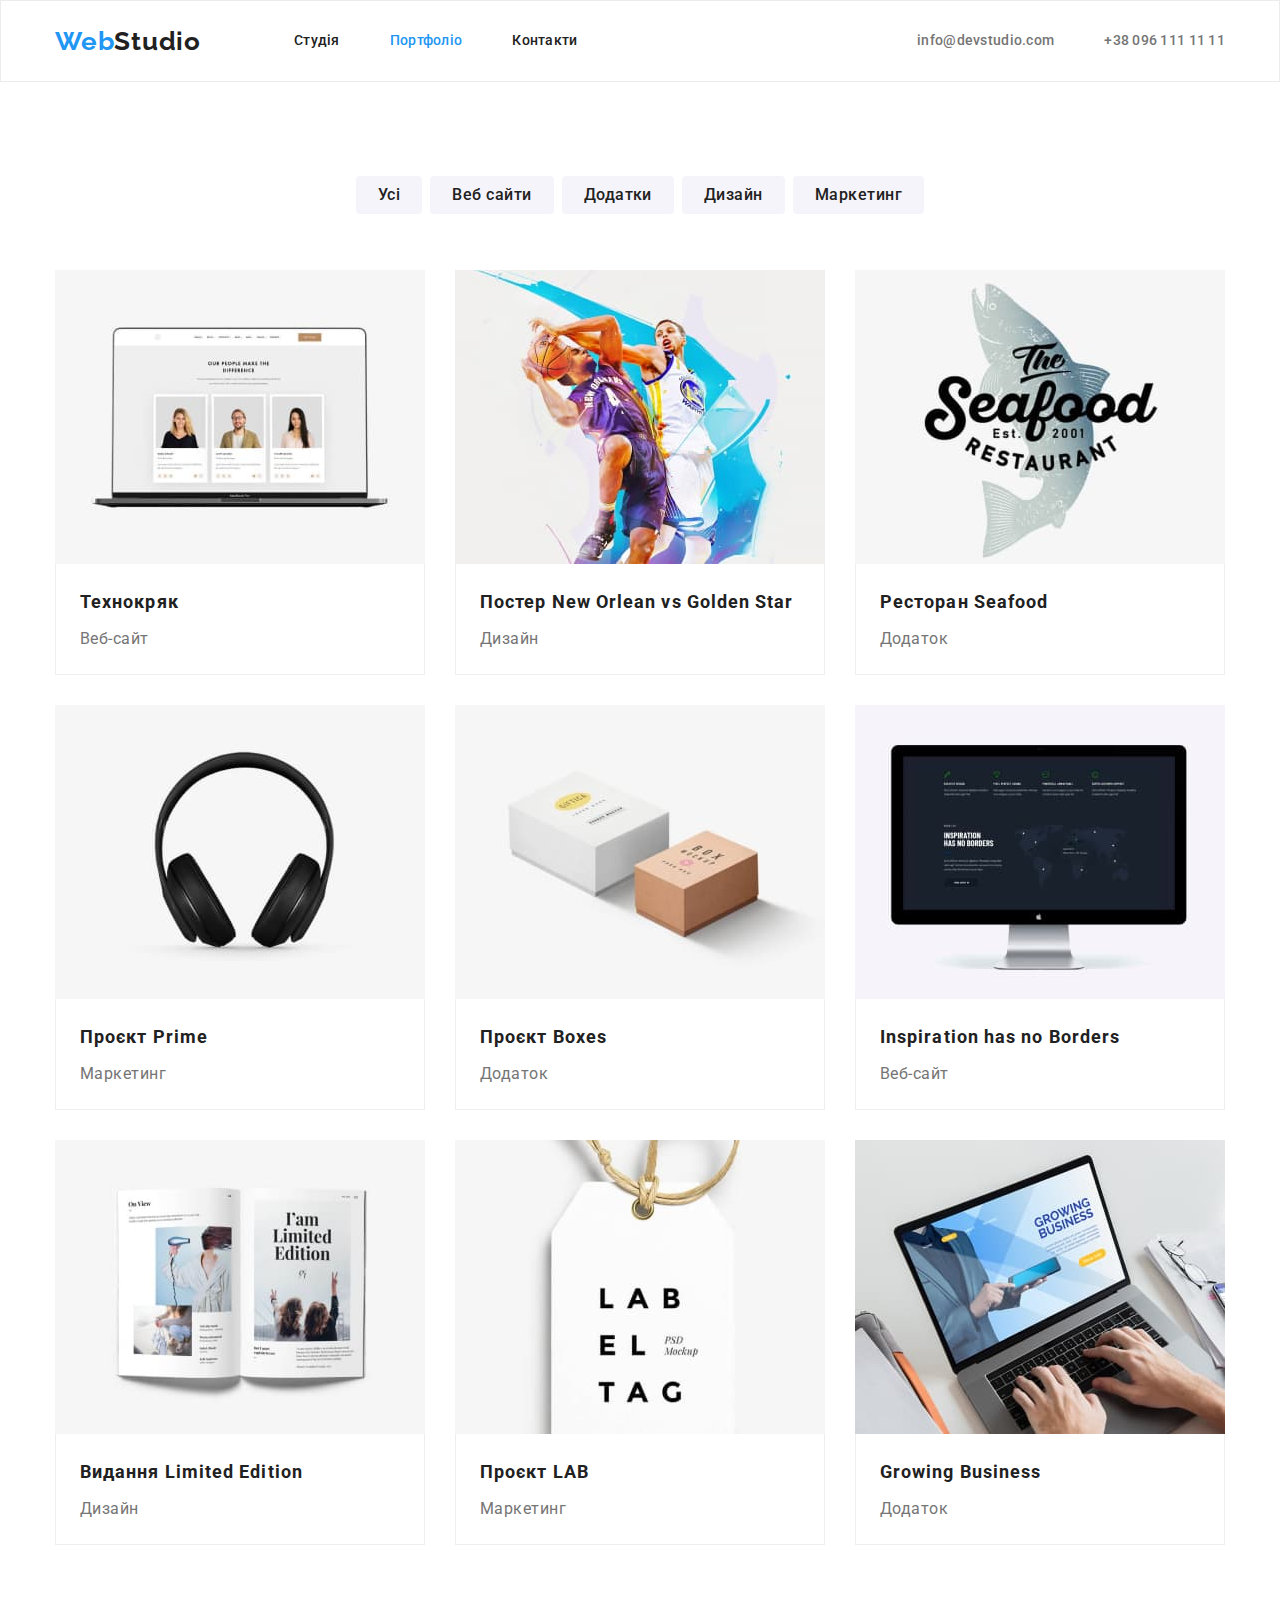
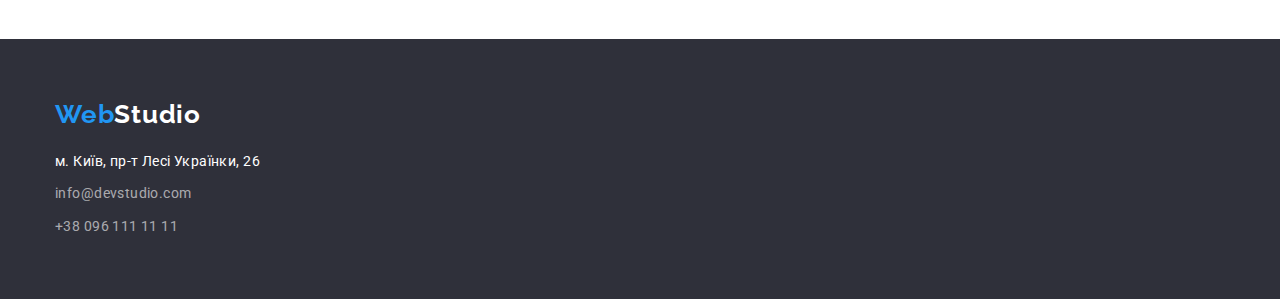
==== portfolio.html @ e11ee543 "create hw#4" ====
<!DOCTYPE html>
<html lang="uk">
  <head>
    <meta charset="UTF-8" />
    <meta http-equiv="X-UA-Compatible" content="IE=edge" />
    <meta name="viewport" content="width=device-width, initial-scale=1.0" />
    <title>Портфоліо</title>
    <link rel="preconnect" href="https://fonts.googleapis.com" />
    <link rel="preconnect" href="https://fonts.gstatic.com" crossorigin />
    <link
      href="https://fonts.googleapis.com/css2?family=Raleway:wght@700&family=Roboto:wght@400;500;700;900&display=swap"
      rel="stylesheet"
    />
    <link
      rel="stylesheet"
      href="https://cdnjs.cloudflare.com/ajax/libs/modern-normalize/1.1.0/modern-normalize.css"
    />
    <link rel="stylesheet" href="./css/styles.css" />
  </head>
  <body>
    <header class="head">
      <div class="container headbar">
        <nav class="nav-menu">
          <a href="./index.html" class="logo"
            >Web<span class="logo top">Studio</span></a
          >
          <ul class="pages-links">
            <li class="item">
              <a href="./index.html" class="link">Студія</a>
            </li>
            <li class="item">
              <a href="./portfolio.html" class="link current">Портфоліо</a>
            </li>
            <li class="item">
              <a href="" class="link">Контакти</a>
            </li>
          </ul>
        </nav>
        <ul class="contact-list">
          <li class="item">
            <a href="mailto:info@devstudio.com" class="link contact"
              >info@devstudio.com</a
            >
          </li>
          <li class="item">
            <a href="tel:+380961111111" class="link contact"
              >+38 096 111 11 11</a
            >
          </li>
        </ul>
      </div>
    </header>
    <main class="main">
      <section class="section">
        <div class="container">
          <h1 class="hidden-title">Проєкти</h1>
          <div>
            <ul class="filters-bttns">
              <li class="filter">
                <button type="button" class="bttn">Усі</button>
              </li>
              <li class="filter">
                <button type="button" class="bttn">Веб сайти</button>
              </li>
              <li class="filter">
                <button type="button" class="bttn">Додатки</button>
              </li>
              <li class="filter">
                <button type="button" class="bttn">Дизайн</button>
              </li>
              <li class="filter">
                <button type="button" class="bttn">Маркетинг</button>
              </li>
            </ul>
          </div>
          <div>
            <ul class="projects">
              <li class="cards">
                <img src="./images/img8.jpg" alt="Ноутбук" width="370" />
                <div class="pocket">
                  <h3 class="title">Технокряк</h3>
                  <p class="text">Веб-сайт</p>
                </div>
              </li>
              <li class="cards">
                <img src="./images/img9.jpg" alt="Баскетболісти" width="370" />
                <div class="pocket">
                  <h3 class="title">Постер New Orlean vs Golden Star</h3>
                  <p class="text">Дизайн</p>
                </div>
              </li>
              <li class="cards">
                <img
                  src="./images/img10.jpg"
                  alt="Лого ресторана морська їжа"
                  width="370"
                />
                <div class="pocket">
                  <h3 class="title">Ресторан Seafood</h3>
                  <p class="text">Додаток</p>
                </div>
              </li>
              <li class="cards">
                <img src="./images/img11.jpg" alt="Навушникик" width="370" />
                <div class="pocket">
                  <h3 class="title">Проєкт Prime</h3>
                  <p class="text">Маркетинг</p>
                </div>
              </li>
              <li class="cards">
                <img src="./images/img12.jpg" alt="Коробки" width="370" />
                <div class="pocket">
                  <h3 class="title">Проєкт Boxes</h3>
                  <p class="text">Додаток</p>
                </div>
              </li>
              <li class="cards">
                <img src="./images/img13.jpg" alt="Монітор" width="370" />
                <div class="pocket">
                  <h3 class="title">Inspiration has no Borders</h3>
                  <p class="text">Веб-сайт</p>
                </div>
              </li>
              <li class="cards">
                <img src="./images/img16.jpg" alt="Журнал" width="370" />
                <div class="pocket">
                  <h3 class="title">Видання Limited Edition</h3>
                  <p class="text">Дизайн</p>
                </div>
              </li>
              <li class="cards">
                <img src="./images/img14.jpg" alt="Бірка" width="370" />
                <div class="pocket">
                  <h3 class="title">Проєкт LAB</h3>
                  <p class="text">Маркетинг</p>
                </div>
              </li>
              <li class="cards">
                <img src="./images/img15.jpg" alt="Людина працює на ноутбуці" />
                <div class="pocket">
                  <h3 class="title">Growing Business</h3>
                  <p class="text">Додаток</p>
                </div>
              </li>
            </ul>
          </div>
        </div>
      </section>
    </main>
    <footer class="footer">
      <div class="container">
        <a href="./index.html" class="logo"
          >Web<span class="logo bottom">Studio</span></a
        >
        <address class="address">
          <ul class="list">
            <li class="item">
              <a
                href="https://goo.gl/maps/kp1o5WoaLA6S5hVg9"
                target="_blank"
                rel="noreferrel noopener"
                class="link"
                >м. Київ, пр-т Лесі Українки, 26</a
              >
            </li>
            <li class="item">
              <a href="mailto:info@devstudio.com" class="link address"
                >info@devstudio.com</a
              >
            </li>
            <li class="item">
              <a href="tel:+380961111111" class="link address"
                >+38 096 111 11 11</a
              >
            </li>
          </ul>
        </address>
      </div>
    </footer>
  </body>
</html>
---- css/styles.css ----
/* Цвета 
accent-blue-color #2196F3; 
header-background: #FFFFFF;
body-background: #F5F5F5
footer-background: #2F303A;
text-color: #212121
secondary-text-color: #757575;
contancts-txt-clr: rgba(255, 255, 255, 0.6);
*/
:root {
  --accent-blue-color: #2196f3;
  --header-background: #ffffff;
  --body-background: #f5f5f5;
  --footer-background: #2f303a;
  --text-color: #212121;
  --secondary-text-color: #757575;
  --contancts-txt-clr: rgba(255, 255, 255, 0.6);
  --button-color: #f5f4fa;
  --buton-active-color: #188ce8;
}

body {
  background-color: var(--body-background);
  font-family: Roboto, sans-serif;
  color: var(--text-color);
}

header {
  border: 1px solid #ececec;
}

h1,
h2,
h3,
h4,
h5,
h6,
p {
  margin-top: 0;
  margin-bottom: 0;
}

img {
  display: block;
  max-width: 100%;
}

ul {
  list-style: none;
  margin: 0;
  padding: 0;
}

.link {
  color: inherit;
  text-decoration: none;
  font-style: normal;
}

.section {
  padding-top: 94px;
  padding-bottom: 94px;
}

.section.examples {
  padding-top: 0;
}

.main {
  background-color: var(--header-background);
}

.hero.section {
  padding-top: 200px;
  padding-bottom: 200px;
  text-align: center;
  background-image: linear-gradient(
      rgba(47, 48, 58, 0.4),
      rgba(47, 48, 58, 0.4)
    ),
    url(../images/hero-bcg.jpg);
}

.hero-title {
  margin-bottom: 30px;
  font-weight: 900;
  font-size: 44px;
  line-height: 1.36;
  text-align: center;
  letter-spacing: 0.06em;
  text-transform: uppercase;
  color: var(--header-background);
}

.benefit {
  margin-top: 0;
  margin-bottom: 10px;
  font-weight: 700;
  font-size: 14px;
  line-height: 1.14;
  letter-spacing: 0.03em;
  text-transform: uppercase;
}

.benefit-text {
  margin-top: 0;
  margin-bottom: 0;
  font-size: 14px;
  line-height: 1.71;
  letter-spacing: 0.03em;

  color: var(--secondary-text-color);
}

.benefit-list,
.examples-list,
.team-list {
  display: flex;
  gap: 30px;
}

/* .benefit-list > .item:last-child {
  margin-right: 0;
} */

.work-examples,
.ours-team {
  margin-bottom: 50px;
  font-weight: 700;
  font-size: 36px;
  line-height: 1.16;
  text-align: center;
  letter-spacing: 0.03em;
}

.team {
  background-color: var(--button-color);
}

.name {
  margin-bottom: 10px;
  font-weight: 500;
  font-size: 16px;
  line-height: 1.18;
  letter-spacing: 0.03em;
}

.name-text {
  margin-bottom: 0;
  line-height: 1.18;
  letter-spacing: 0.03em;
  color: var(--secondary-text-color);
}

.team-pocket {
  text-align: center;
  padding: 30px 15px;
}

.team-card {
  background-color: var(--header-background);
  border-bottom-left-radius: 4px;
  border-bottom-right-radius: 4px;
  box-shadow: 0px 1px 3px rgba(0, 0, 0, 0.12), 0px 1px 1px rgba(0, 0, 0, 0.14),
    0px 2px 1px rgba(0, 0, 0, 0.2);
}

.logo {
  font-family: "Raleway";
  font-style: normal;
  font-weight: 700;
  font-size: 26px;
  line-height: 1.19;
  color: var(--accent-blue-color);
  text-decoration: none;
  letter-spacing: 0.03em;
}

.hero.bttn {
  padding: 10px 32px;
  font-weight: 700;
  line-height: 1.88;
  align-items: center;
  text-align: center;
  letter-spacing: 0.06em;
  color: var(--header-background);
  background-color: var(--accent-blue-color);
  border-radius: 4px;
  border: none;
  cursor: pointer;
  box-shadow: 0px 4px 4px rgba(0, 0, 0, 0.15);
}

.hero.bttn:hover {
  background-color: var(--buton-active-color);
}

.filter > .bttn {
  padding: 6px 22px;
  font-weight: 500;
  line-height: 1.62;
  letter-spacing: 0.03em;
  color: var(--text-color);
  background: var(--button-color);
  border-radius: 4px;
  border: none;
}

.filters-bttns {
  display: flex;
  justify-content: center;
  gap: 8px;
  margin-bottom: 56px;
}

.filter > .bttn:hover,
.filter > .bttn:focus {
  padding: 6px 25px;
  margin-left: -3px;
  margin-right: -3px;
  color: #ffffff;
  background-color: var(--accent-blue-color);
  box-shadow: 0px 2px 2px 0px #0000001f, 0px 1px 2px 0px #00000014,
    0px 3px 1px 0px #0000001a;
}

.title {
  margin-bottom: 4px;
  font-weight: 700;
  font-size: 18px;
  line-height: 2;
  letter-spacing: 0.06em;
}
.text {
  line-height: 1.87;
  letter-spacing: 0.03em;
  color: var(--secondary-text-color);
}

/*  Лого та лінки*/

.logo.top {
  color: var(--text-color);
}

/* Шапка */
.head {
  background-color: var(--header-background);
  font-weight: 500;
  font-size: 14px;
  line-height: 1.14;
  letter-spacing: 0.02em;
}

.head .contact {
  color: var(--secondary-text-color);
}
.link:hover,
.link:focus,
.link.address:hover,
.link.address:focus {
  color: var(--accent-blue-color);
}

.link.current {
  color: var(--accent-blue-color);
}

.pages-links > .item > .link {
  display: block;
  padding: 32px 0;
}
/* Підвал */

.footer {
  padding-top: 60px;
  padding-bottom: 60px;
}

.footer,
.hero {
  background-color: var(--footer-background);
}

.footer > .container > .logo {
  display: block;
  margin-bottom: 20px;
}

.logo.bottom, a[href="https://goo.gl/maps/kp1o5WoaLA6S5hVg9"]
{
  color: var(--header-background);
}

.address {
  font-size: 14px;
  line-height: 1.71;
  letter-spacing: 0.03em;
}

.address .item:not(:last-child) {
  margin-bottom: 9px;
}
.link.address {
  color: var(--contancts-txt-clr);
}

.container {
  max-width: 1200px;
  margin: auto;
  padding: 0 15px;
}

.container.headbar,
.nav-menu {
  display: flex;
  align-items: center;
}

.contact-list {
  display: flex;
  margin-left: auto;
}

.contact-list > .item + .item {
  margin-left: 50px;
}

.pages-links {
  display: flex;
  margin-left: 93px;
}

.pages-links > .item + .item {
  margin-left: 50px;
}

.projects {
  display: flex;
  flex-wrap: wrap;
  gap: 30px;
}

.hidden-title {
  margin-top: 0;
  font-size: 0em;
  color: transparent;
}

.pocket {
  padding-top: 20px;
  padding-right: 24px;
  padding-bottom: 20px;
  padding-left: 24px;
  border: 1px solid #eeeeee;
  border-top: none;
}
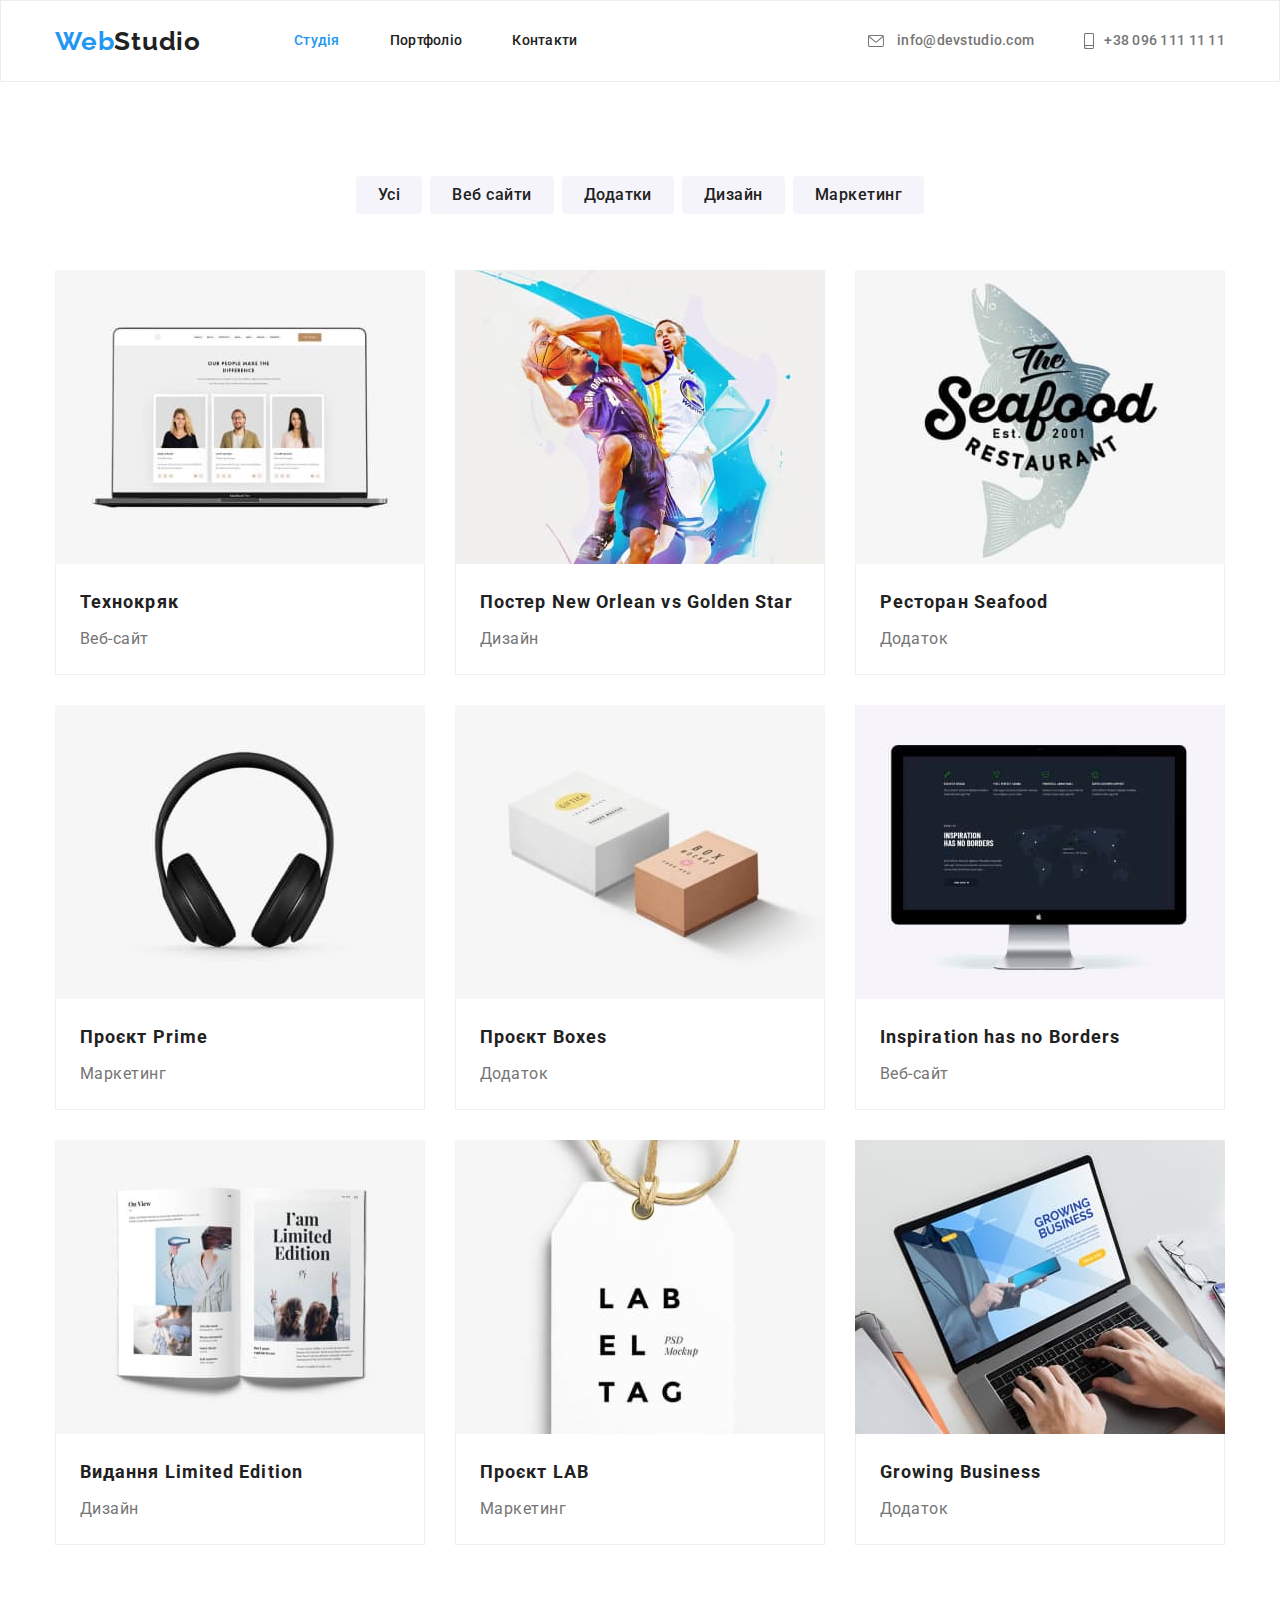
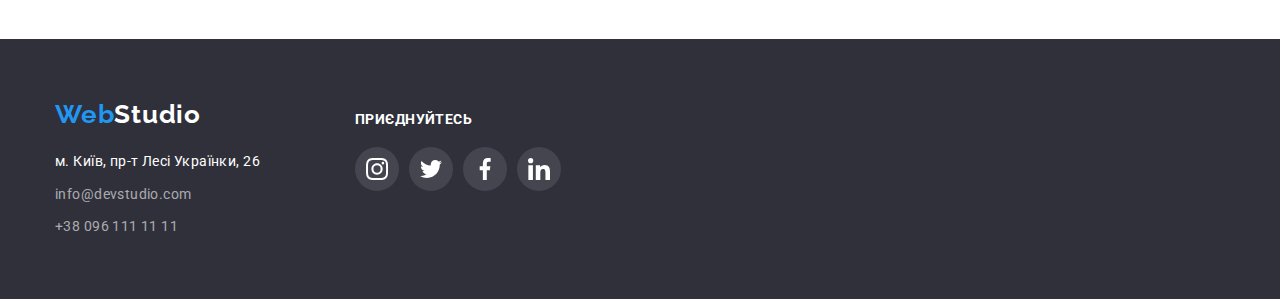
==== commit 4fec63a1: "Update portfolio.html" ====
--- a/portfolio.html
+++ b/portfolio.html
@@ -26,10 +26,10 @@
           >
           <ul class="pages-links">
             <li class="item">
-              <a href="./index.html" class="link">Студія</a>
+              <a href="./index.html" class="link current">Студія</a>
             </li>
             <li class="item">
-              <a href="./portfolio.html" class="link current">Портфоліо</a>
+              <a href="./portfolio.html" class="link">Портфоліо</a>
             </li>
             <li class="item">
               <a href="" class="link">Контакти</a>
@@ -39,11 +39,16 @@
         <ul class="contact-list">
           <li class="item">
             <a href="mailto:info@devstudio.com" class="link contact"
-              >info@devstudio.com</a
-            >
+              ><svg class="icon mail" width="16" height="12">
+                <use href="/images/sprite.svg#icon-mail"></use>
+              </svg>
+              info@devstudio.com
+            </a>
           </li>
           <li class="item">
             <a href="tel:+380961111111" class="link contact"
+              ><svg class="icon phone" width="10" height="16">
+                <use href="/images/sprite.svg#icon-phone"></use></svg
               >+38 096 111 11 11</a
             >
           </li>
@@ -149,32 +154,79 @@
     </main>
     <footer class="footer">
       <div class="container">
-        <a href="./index.html" class="logo"
-          >Web<span class="logo bottom">Studio</span></a
-        >
-        <address class="address">
-          <ul class="list">
-            <li class="item">
-              <a
-                href="https://goo.gl/maps/kp1o5WoaLA6S5hVg9"
-                target="_blank"
-                rel="noreferrel noopener"
-                class="link"
-                >м. Київ, пр-т Лесі Українки, 26</a
-              >
-            </li>
-            <li class="item">
-              <a href="mailto:info@devstudio.com" class="link address"
-                >info@devstudio.com</a
-              >
-            </li>
-            <li class="item">
-              <a href="tel:+380961111111" class="link address"
-                >+38 096 111 11 11</a
-              >
+        <div>
+          <a href="./index.html" class="logo"
+            >Web<span class="logo bottom">Studio</span></a
+          >
+          <address class="address">
+            <ul class="list">
+              <li class="item">
+                <a
+                  href="https://goo.gl/maps/kp1o5WoaLA6S5hVg9"
+                  target="_blank"
+                  rel="noreferrel noopener"
+                  class="link"
+                  >м. Київ, пр-т Лесі Українки, 26</a
+                >
+              </li>
+              <li class="item">
+                <a href="mailto:info@devstudio.com" class="link address"
+                  >info@devstudio.com</a
+                >
+              </li>
+              <li class="item">
+                <a href="tel:+380961111111" class="link address"
+                  >+38 096 111 11 11</a
+                >
+              </li>
+            </ul>
+          </address>
+        </div>
+        <div>
+          <h2 class="title">Приєднуйтесь</h2>
+          <ul class="social-links">
+            <li>
+              <a
+                href="https://www.instagram.com/"
+                target="_blank"
+                rel="noreferrel noopener"
+                class="link-icon"
+                ><svg class="social-icon" width="22" height="22">
+                  <use href="./images/sprite.svg#icon-instagram"></use></svg
+              ></a>
+            </li>
+            <li>
+              <a
+                href="https://twitter.com/"
+                target="_blank"
+                rel="noreferrel noopener"
+                class="link-icon"
+                ><svg class="social-icon" width="22" height="22">
+                  <use href="./images/sprite.svg#icon-twitter"></use></svg
+              ></a>
+            </li>
+            <li>
+              <a
+                href="https://www.facebook.com/"
+                target="_blank"
+                rel="noreferrel noopener"
+                class="link-icon"
+                ><svg class="social-icon" width="22" height="22">
+                  <use href="./images/sprite.svg#icon-facebook"></use></svg
+              ></a>
+            </li>
+            <li>
+              <a
+                href="https://www.linkedin.com/"
+                target="_blank"
+                rel="noreferrel noopener"
+                class="link-icon"
+                ><svg class="social-icon" width="22" height="22">
+                  <use href="./images/sprite.svg#icon-linkedin"></use></svg
+              ></a>
             </li>
           </ul>
-        </address>
+        </div>
       </div>
     </footer>
   </body>
--- a/css/styles.css
+++ b/css/styles.css
@@ -17,6 +17,7 @@
   --contancts-txt-clr: rgba(255, 255, 255, 0.6);
   --button-color: #f5f4fa;
   --buton-active-color: #188ce8;
+  --social-links-color: #afb1b8;
 }
 
 body {
@@ -52,9 +53,16 @@
 }
 
 .link {
+  display: block;
   color: inherit;
   text-decoration: none;
   font-style: normal;
+}
+
+.icon {
+  margin-right: 10px;
+  fill: currentColor;
+  vertical-align: middle;
 }
 
 .section {
@@ -79,6 +87,7 @@
       rgba(47, 48, 58, 0.4)
     ),
     url(../images/hero-bcg.jpg);
+  max-width: 100%;
 }
 
 .hero-title {
@@ -146,7 +155,7 @@
 }
 
 .name-text {
-  margin-bottom: 0;
+  margin-bottom: 16px;
   line-height: 1.18;
   letter-spacing: 0.03em;
   color: var(--secondary-text-color);
@@ -163,6 +172,31 @@
   border-bottom-right-radius: 4px;
   box-shadow: 0px 1px 3px rgba(0, 0, 0, 0.12), 0px 1px 1px rgba(0, 0, 0, 0.14),
     0px 2px 1px rgba(0, 0, 0, 0.2);
+}
+
+.social-links {
+  display: flex;
+  gap: 10px;
+  justify-content: center;
+}
+
+.link-icon {
+  display: flex;
+  width: 44px;
+  height: 44px;
+  border-radius: 50%;
+  justify-content: center;
+  align-items: center;
+  color: var(--social-links-color);
+}
+
+.link-icon:hover,
+.link-icon:focus {
+  background-color: var(--accent-blue-color);
+  color: var(--header-background);
+}
+.social-icon {
+  fill: currentColor;
 }
 
 .logo {
@@ -191,7 +225,8 @@
   box-shadow: 0px 4px 4px rgba(0, 0, 0, 0.15);
 }
 
-.hero.bttn:hover {
+.hero.bttn:hover,
+.hero.bttn:focus {
   background-color: var(--buton-active-color);
 }
 
@@ -224,7 +259,7 @@
     0px 3px 1px 0px #0000001a;
 }
 
-.title {
+.pocket .title {
   margin-bottom: 4px;
   font-weight: 700;
   font-size: 18px;
@@ -252,7 +287,7 @@
   letter-spacing: 0.02em;
 }
 
-.head .contact {
+.link.contact {
   color: var(--secondary-text-color);
 }
 .link:hover,
@@ -282,8 +317,14 @@
   background-color: var(--footer-background);
 }
 
-.footer > .container > .logo {
-  display: block;
+.footer > .container {
+  display: flex;
+  gap: 95px;
+}
+
+.footer > .container .logo {
+  display: inline-block;
+  height: 31px;
   margin-bottom: 20px;
 }
 
@@ -303,6 +344,26 @@
 }
 .link.address {
   color: var(--contancts-txt-clr);
+}
+
+.footer .title {
+  font-size: 14px;
+  line-height: 1.17;
+  letter-spacing: 0.03em;
+  text-transform: uppercase;
+  color: var(--header-background);
+  margin-top: 12px;
+  margin-bottom: 20px;
+}
+
+.footer .link-icon {
+  color: var(--header-background);
+  background-color: rgba(255, 255, 255, 0.1);
+}
+
+.footer .link-icon:hover,
+.footer .link-icon:focus {
+  background-color: var(--accent-blue-color);
 }
 
 .container {
@@ -339,6 +400,11 @@
   display: flex;
   flex-wrap: wrap;
   gap: 30px;
+}
+
+.cards:hover {
+  box-shadow: 1px 4px 6px 0px #00000029, 0px 4px 4px 0px #0000000f,
+    0px 1px 1px 0px #0000001f;
 }
 
 .hidden-title {
@@ -355,3 +421,49 @@
   border: 1px solid #eeeeee;
   border-top: none;
 }
+
+.card-box {
+  display: flex;
+  min-width: 270px;
+  height: 120px;
+  margin-bottom: 30px;
+  border-radius: 4px;
+  justify-content: center;
+  align-items: center;
+  background-color: var(--button-color);
+}
+
+.clients-list {
+  display: flex;
+  gap: 30px;
+  justify-content: center;
+}
+
+.client-link {
+  display: flex;
+  width: 170px;
+  height: 92px;
+  justify-content: center;
+  align-items: center;
+  border: 1px solid var(--social-links-color);
+  border-radius: 4px;
+  color: var(--social-links-color);
+}
+
+.client-link:hover,
+.client-link:focus {
+  border: 1px solid var(--accent-blue-color);
+  color: var(--accent-blue-color);
+}
+
+.client-icon {
+  fill: currentColor;
+}
+
+.title.clients {
+  margin-bottom: 50px;
+  font-size: 36px;
+  line-height: 1.16;
+  text-align: center;
+  letter-spacing: 0.03em;
+}
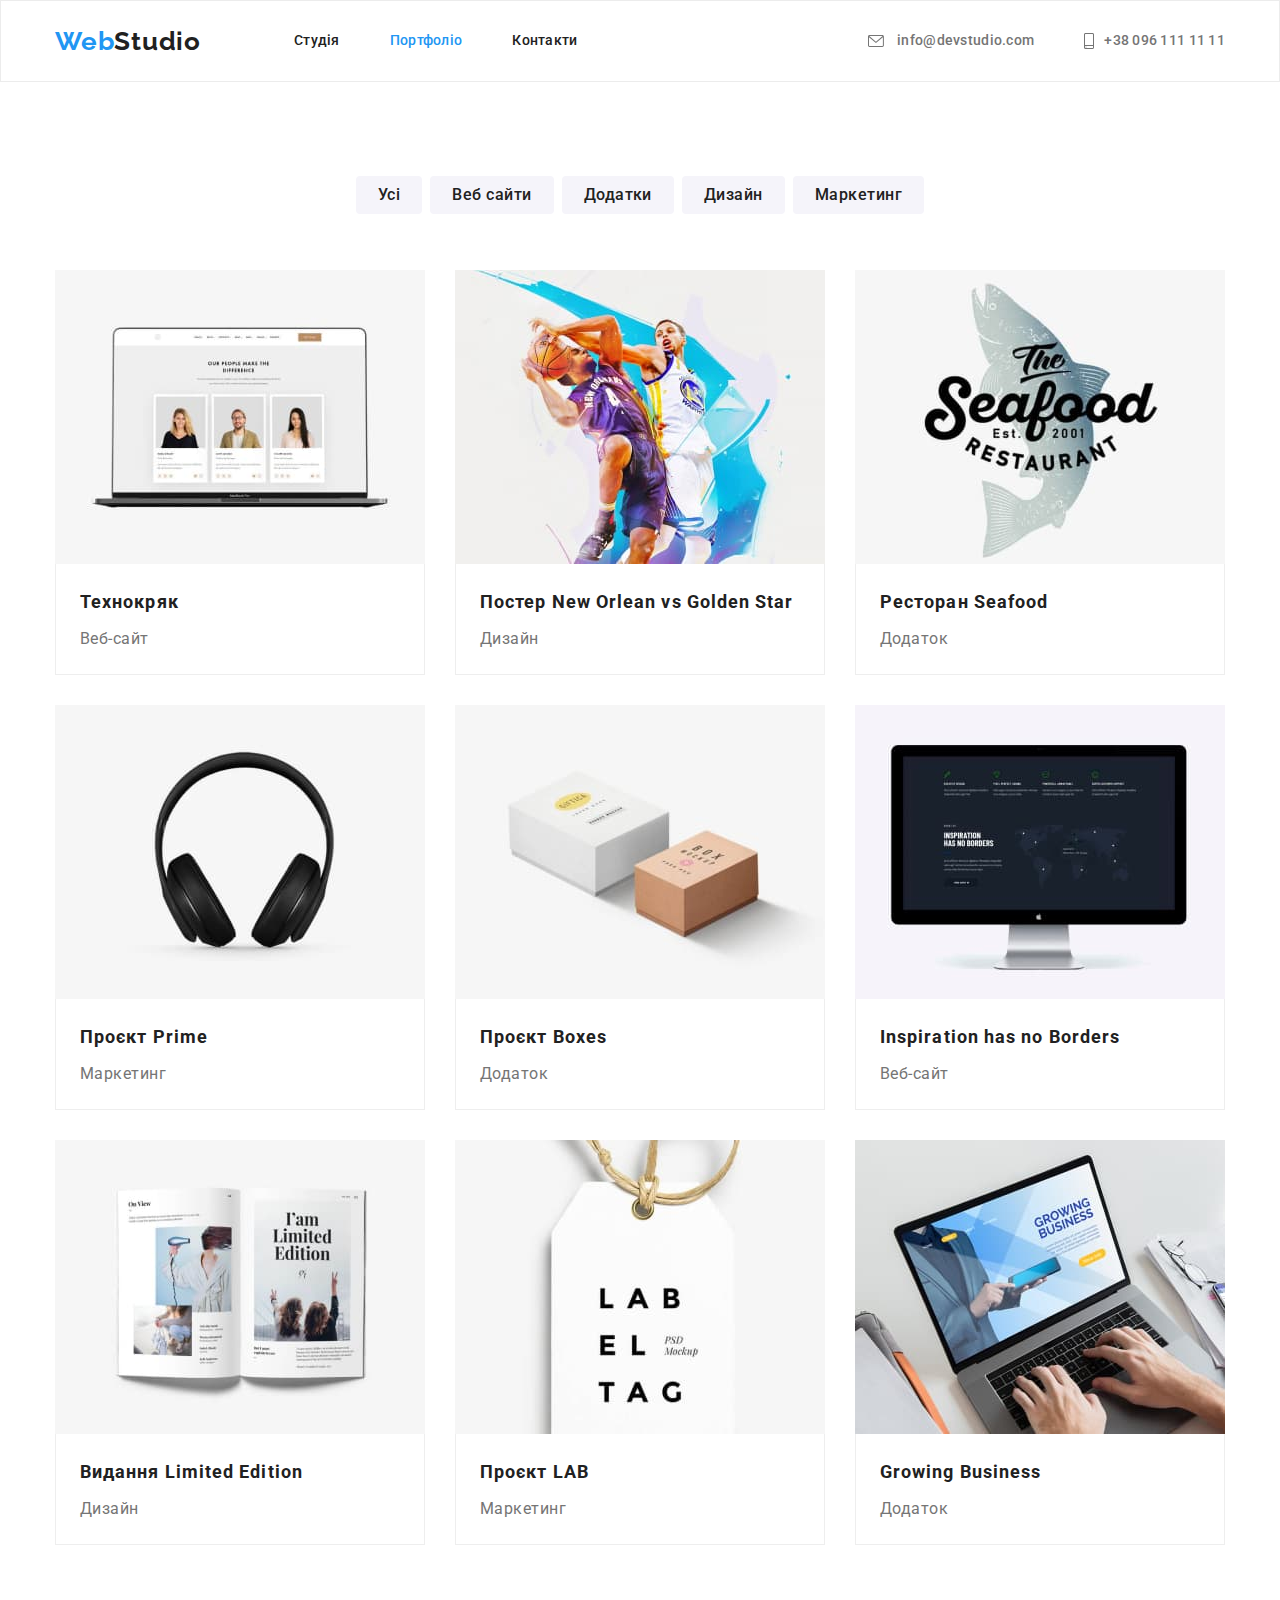
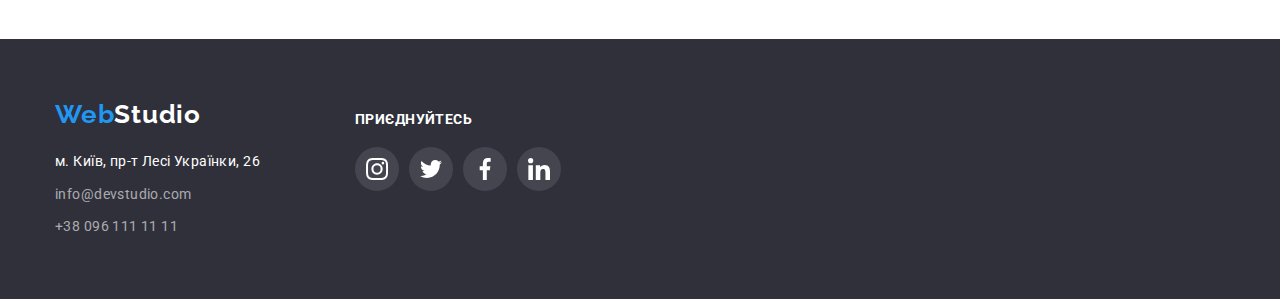
==== commit 8a61115a: "Update portfolio.html" ====
--- a/portfolio.html
+++ b/portfolio.html
@@ -26,10 +26,10 @@
           >
           <ul class="pages-links">
             <li class="item">
-              <a href="./index.html" class="link current">Студія</a>
+              <a href="./index.html" class="link">Студія</a>
             </li>
             <li class="item">
-              <a href="./portfolio.html" class="link">Портфоліо</a>
+              <a href="./portfolio.html" class="link current">Портфоліо</a>
             </li>
             <li class="item">
               <a href="" class="link">Контакти</a>
@@ -39,16 +39,16 @@
         <ul class="contact-list">
           <li class="item">
             <a href="mailto:info@devstudio.com" class="link contact"
-              ><svg class="icon mail" width="16" height="12">
-                <use href="/images/sprite.svg#icon-mail"></use>
+              ><svg class="icon" width="16" height="12">
+                <use href="./images/sprite.svg#icon-mail"></use>
               </svg>
               info@devstudio.com
             </a>
           </li>
           <li class="item">
             <a href="tel:+380961111111" class="link contact"
-              ><svg class="icon phone" width="10" height="16">
-                <use href="/images/sprite.svg#icon-phone"></use></svg
+              ><svg class="icon" width="10" height="16">
+                <use href="./images/sprite.svg#icon-phone"></use></svg
               >+38 096 111 11 11</a
             >
           </li>
